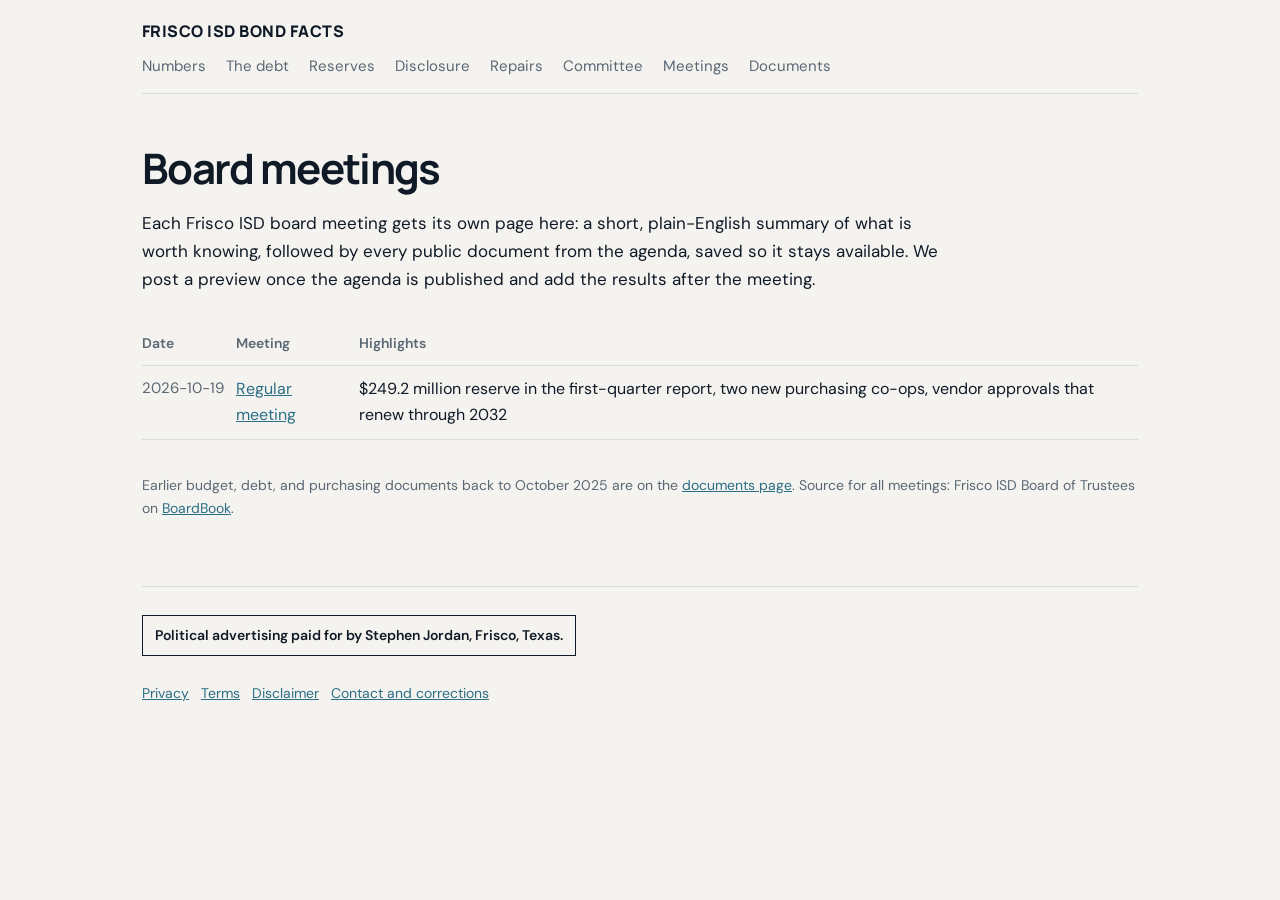
==== meetings/index.html @ 85205e6b "Add board meeting pages: /meetings index and Oct 19, 2026 preview with summary and all 36 public age" ====
<!DOCTYPE html>
<html lang="en">
<head>
<meta charset="utf-8">
<meta name="viewport" content="width=device-width, initial-scale=1, viewport-fit=cover">
<title>Board Meetings | Frisco ISD Bond Facts</title>
<meta name="description" content="Plain-English summaries of each Frisco ISD board meeting, with every public agenda document available to download.">
<link rel="canonical" href="https://friscoisdbondfacts.com/meetings">
<link rel="icon" href="/favicon.svg" type="image/svg+xml">
<meta name="theme-color" content="#101A27">
<meta property="og:type" content="website">
<meta property="og:site_name" content="Frisco ISD Bond Facts">
<meta property="og:title" content="Frisco ISD board meetings, summarized">
<meta property="og:description" content="What's worth knowing at each Frisco ISD board meeting, with every agenda document in one place.">
<meta property="og:url" content="https://friscoisdbondfacts.com/meetings">
<meta property="og:image" content="https://friscoisdbondfacts.com/og-image.png">
<meta name="twitter:card" content="summary_large_image">
<link rel="preconnect" href="https://fonts.googleapis.com">
<link rel="preconnect" href="https://fonts.gstatic.com" crossorigin>
<link href="https://fonts.googleapis.com/css2?family=DM+Sans:opsz,wght@9..40,400;9..40,500;9..40,700&family=Manrope:wght@500;600;700;800&display=swap" rel="stylesheet">
<link rel="stylesheet" href="/pages.css">
</head>
<body>
<!--email_off-->
<div class="wrap">
<header class="top">
  <a class="brand" href="/">Frisco ISD Bond Facts</a>
  <button class="menu-btn" type="button" aria-expanded="false" aria-controls="site-nav"><svg viewBox="0 0 24 24" aria-hidden="true"><path d="M3 6h18M3 12h18M3 18h18" stroke="currentColor" stroke-width="2.2" stroke-linecap="round"/></svg>Menu</button>
  <nav id="site-nav" aria-label="Sections"><div class="nav-head"><span>Sections</span><button class="nav-close" type="button" aria-label="Close menu">&times;</button></div><a href="/#numbers">Numbers</a><a href="/#debt">The debt</a><a href="/#reserves">Reserves</a><a href="/#disclosure">Disclosure</a><a href="/#repairs">Repairs</a><a href="/#committee">Committee</a><a href="/meetings">Meetings</a><a href="/documents">Documents</a></nav>
</header>
<main id="main">
<section>
  <div class="prose">
    <h1 class="doch1">Board meetings</h1>
    <p>Each Frisco ISD board meeting gets its own page here: a short, plain-English summary of what is worth knowing, followed by every public document from the agenda, saved so it stays available. We post a preview once the agenda is published and add the results after the meeting.</p>
  </div>
  <div class="tablewrap">
  <table>
    <thead><tr><th>Date</th><th>Meeting</th><th>Highlights</th></tr></thead>
    <tbody>
<tr><td class="item">2026-10-19</td><td><a href="/meetings/2026-10-19">Regular meeting</a></td><td>$249.2 million reserve in the first-quarter report, two new purchasing co-ops, vendor approvals that renew through 2032</td></tr>
    </tbody>
  </table>
  </div>
  <p class="src">Earlier budget, debt, and purchasing documents back to October 2025 are on the <a href="/documents">documents page</a>. Source for all meetings: Frisco ISD Board of Trustees on <a href="https://meetings.boardbook.org/Public/Organization/2014" rel="noopener">BoardBook</a>.</p>
</section>
</main>
<footer>
  <div class="disclose">Political advertising paid for by Stephen Jordan, Frisco, Texas.</div>
  <p style="font-size:14px"><a href="/privacy">Privacy</a> &nbsp; <a href="/terms">Terms</a> &nbsp; <a href="/disclaimer">Disclaimer</a> &nbsp; <a href="mailto:info@friscoisdbondfacts.com">Contact and corrections</a></p>
</footer>
</div>
<script src="/menu.js"></script>
<!--/email_off-->
</body>
</html>
---- pages.css ----
:root{
  --bg:#F4F3EF; --paper:#FFFFFF; --ink:#101A27; --muted:#5B6874;
  --rule:#D9DDD9; --teal:#2C6E85; --brick:#C2492F; --ghost:#8FB3C4;
  box-sizing:border-box;
  padding-top:env(safe-area-inset-top,0px);
  padding-bottom:env(safe-area-inset-bottom,0px);
}
@media (prefers-color-scheme:dark){
  :root:not([data-theme="light"]){
    --bg:#121A21; --paper:#18232C; --ink:#E6ECF0; --muted:#A3AFB8;
    --rule:#2C3A45; --teal:#5BB3BC; --brick:#E07A66; --ghost:#6B7882;
  }
}
:root[data-theme="dark"]{
  --bg:#121A21; --paper:#18232C; --ink:#E6ECF0; --muted:#A3AFB8;
  --rule:#2C3A45; --teal:#5BB3BC; --brick:#E07A66; --ghost:#6B7882;
}
*,*::before,*::after{box-sizing:inherit}
html{scroll-padding-top:env(safe-area-inset-top,0px);scroll-behavior:smooth}
@media (prefers-reduced-motion:reduce){html{scroll-behavior:auto}}
body{margin:0;background:var(--bg);color:var(--ink);
  font:17px/1.65 "DM Sans",system-ui,-apple-system,"Segoe UI",Arial,sans-serif;
  font-variant-numeric:tabular-nums}
a{color:var(--teal)}
a:focus-visible,button:focus-visible{outline:3px solid var(--teal);outline-offset:3px}
.wrap{max-width:1040px;margin:0 auto;padding:0 22px}
.prose{max-width:68ch}
header.top{display:flex;flex-direction:column;align-items:flex-start;gap:10px;
  padding:18px 0 14px;border-bottom:1px solid var(--rule)}
.brand{font-family:"Manrope",sans-serif;font-weight:800;font-size:16px;letter-spacing:.03em;color:var(--ink);text-decoration:none;white-space:nowrap;flex-shrink:0;text-transform:uppercase}
nav{display:flex;flex-wrap:wrap;justify-content:flex-start;gap:6px 20px}
nav a{color:var(--muted);text-decoration:none;font-size:15px;white-space:nowrap}
nav a:hover{color:var(--ink)}
@media (max-width:720px){nav{flex-wrap:nowrap;overflow-x:auto;width:100%;padding-bottom:4px;-webkit-overflow-scrolling:touch;scrollbar-width:none}nav::-webkit-scrollbar{display:none}}
@media (max-width:600px){nav{flex-wrap:wrap;overflow-x:visible;gap:6px 14px}nav a{font-size:14px}}
.menu-btn,.nav-head{display:none}
@media (max-width:720px){
  header.top{flex-direction:row;align-items:center;justify-content:space-between}
  .menu-btn{display:inline-flex;align-items:center;justify-content:center;gap:8px;min-width:44px;height:44px;padding:0 12px;border:1px solid var(--rule);border-radius:99px;background:var(--paper);color:var(--ink);font:700 14px "Manrope","DM Sans",system-ui,sans-serif;cursor:pointer}
  .menu-btn svg{width:20px;height:20px}
  nav#site-nav{display:none;position:fixed;inset:0;z-index:50;background:#101A27;flex-direction:column;flex-wrap:nowrap;gap:0;width:auto;margin:0;padding:max(14px,env(safe-area-inset-top)) 22px 32px;overflow-y:auto}
  nav#site-nav.open{display:flex}
  nav#site-nav .nav-head{display:flex;justify-content:space-between;align-items:center;padding:4px 0 10px;border-bottom:1px solid #ffffff2e;margin-bottom:6px}
  nav#site-nav .nav-head span{font:800 13px "Manrope",system-ui,sans-serif;letter-spacing:.14em;text-transform:uppercase;color:#A8D8EE}
  nav#site-nav .nav-close{width:44px;height:44px;border:1px solid #ffffff40;border-radius:99px;background:transparent;color:#F2F1EC;font-size:26px;line-height:1;cursor:pointer}
  nav#site-nav a{color:#F2F1EC;font:700 21px "Manrope",system-ui,sans-serif;padding:13px 2px;border-bottom:1px solid #ffffff1a;white-space:normal}
  nav#site-nav a:hover,nav#site-nav a:focus-visible{color:#EB7256}
  body.menu-open{overflow:hidden}
}
section{padding:52px 0;border-top:1px solid var(--rule)}
section:first-child{border-top:0}
section h2,.doch1{font-family:"Manrope",sans-serif;font-weight:700;font-size:clamp(28px,3.6vw,42px);
  line-height:1.08;margin:0 0 16px;letter-spacing:-.04em}
h3{font-family:"Manrope",sans-serif;font-weight:700;font-size:20px;margin:30px 0 4px}
.meta{color:var(--muted);font-size:15px;margin:-6px 0 22px}
.note{background:var(--paper);border:1px solid var(--rule);border-left:5px solid var(--teal);border-radius:6px;padding:14px 18px;font-size:15px;color:var(--muted);max-width:68ch}
.src{font-size:14px;color:var(--muted);margin-top:14px}
table{border-collapse:collapse;width:100%;font-size:16px;margin:12px 0 20px}
th,td{text-align:left;padding:10px 12px 10px 0;border-bottom:1px solid var(--rule);vertical-align:top}
th{font-weight:600;color:var(--muted);font-size:14px}
td.n,th.n{text-align:right;white-space:nowrap}
td.item{white-space:nowrap;color:var(--muted);font-size:15px}
.tablewrap{overflow-x:auto}
.btn{display:inline-block;background:var(--teal);color:#fff;text-decoration:none;font-weight:600;
  padding:12px 20px;border-radius:4px;margin:8px 10px 0 0}
footer{border-top:1px solid var(--rule);padding:28px 0 40px;font-size:14px;color:var(--muted)}
.disclose{border:1px solid var(--ink);color:var(--ink);display:inline-block;padding:8px 12px;font-weight:600;margin-bottom:12px}
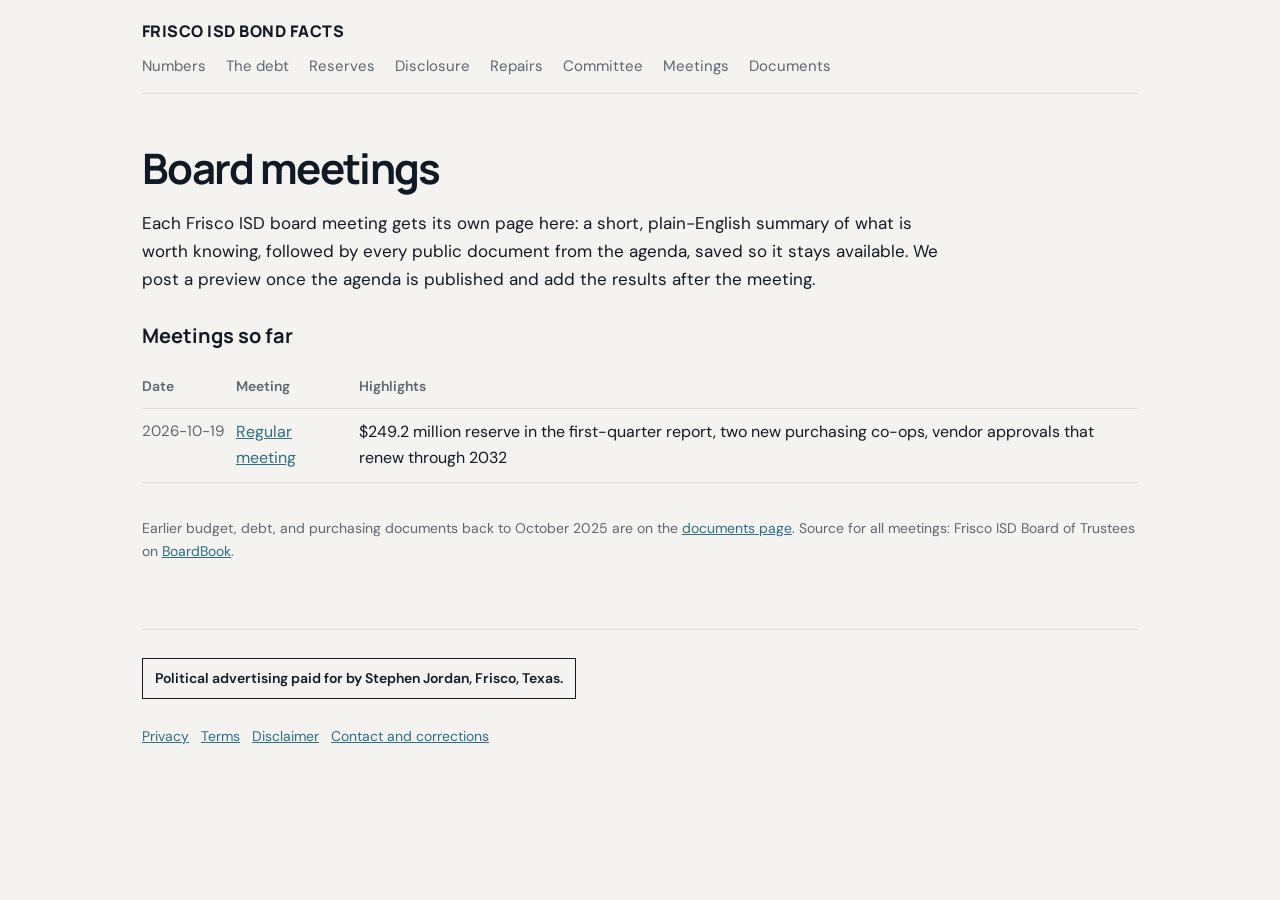
==== commit 12002a9f: "SEO and security fixes from Screaming Frog crawl Headings, titles, descriptions, canonicals, social " ====
--- a/meetings/index.html
+++ b/meetings/index.html
@@ -1,18 +1,27 @@
 <!DOCTYPE html>
 <html lang="en">
 <head>
+<!-- Google tag (gtag.js) -->
+<script async src="https://www.googletagmanager.com/gtag/js?id=G-J5FRJHZBKQ"></script>
+<script>
+  window.dataLayer = window.dataLayer || [];
+  function gtag(){dataLayer.push(arguments);}
+  gtag('js', new Date());
+  gtag('config', 'G-J5FRJHZBKQ', { allow_google_signals: false, allow_ad_personalization_signals: false });
+</script>
 <meta charset="utf-8">
 <meta name="viewport" content="width=device-width, initial-scale=1, viewport-fit=cover">
 <title>Board Meetings | Frisco ISD Bond Facts</title>
 <meta name="description" content="Plain-English summaries of each Frisco ISD board meeting, with every public agenda document available to download.">
-<link rel="canonical" href="https://friscoisdbondfacts.com/meetings">
+<link rel="canonical" href="https://friscoisdbondfacts.com/meetings/">
+<link rel="alternate" type="application/rss+xml" title="Frisco ISD Bond Facts" href="/feed.xml">
 <link rel="icon" href="/favicon.svg" type="image/svg+xml">
 <meta name="theme-color" content="#101A27">
 <meta property="og:type" content="website">
 <meta property="og:site_name" content="Frisco ISD Bond Facts">
 <meta property="og:title" content="Frisco ISD board meetings, summarized">
 <meta property="og:description" content="What's worth knowing at each Frisco ISD board meeting, with every agenda document in one place.">
-<meta property="og:url" content="https://friscoisdbondfacts.com/meetings">
+<meta property="og:url" content="https://friscoisdbondfacts.com/meetings/">
 <meta property="og:image" content="https://friscoisdbondfacts.com/og-image.png">
 <meta name="twitter:card" content="summary_large_image">
 <link rel="preconnect" href="https://fonts.googleapis.com">
@@ -26,13 +35,14 @@
 <header class="top">
   <a class="brand" href="/">Frisco ISD Bond Facts</a>
   <button class="menu-btn" type="button" aria-expanded="false" aria-controls="site-nav"><svg viewBox="0 0 24 24" aria-hidden="true"><path d="M3 6h18M3 12h18M3 18h18" stroke="currentColor" stroke-width="2.2" stroke-linecap="round"/></svg>Menu</button>
-  <nav id="site-nav" aria-label="Sections"><div class="nav-head"><span>Sections</span><button class="nav-close" type="button" aria-label="Close menu">&times;</button></div><a href="/#numbers">Numbers</a><a href="/#debt">The debt</a><a href="/#reserves">Reserves</a><a href="/#disclosure">Disclosure</a><a href="/#repairs">Repairs</a><a href="/#committee">Committee</a><a href="/meetings">Meetings</a><a href="/documents">Documents</a></nav>
+  <nav id="site-nav" aria-label="Sections"><div class="nav-head"><span>Sections</span><button class="nav-close" type="button" aria-label="Close menu">&times;</button></div><a href="/#numbers">Numbers</a><a href="/#debt">The debt</a><a href="/#reserves">Reserves</a><a href="/#disclosure">Disclosure</a><a href="/#repairs">Repairs</a><a href="/#committee">Committee</a><a href="/meetings/">Meetings</a><a href="/documents">Documents</a></nav>
 </header>
 <main id="main">
 <section>
   <div class="prose">
     <h1 class="doch1">Board meetings</h1>
     <p>Each Frisco ISD board meeting gets its own page here: a short, plain-English summary of what is worth knowing, followed by every public document from the agenda, saved so it stays available. We post a preview once the agenda is published and add the results after the meeting.</p>
+    <h2 class="sub">Meetings so far</h2>
   </div>
   <div class="tablewrap">
   <table>
--- a/pages.css
+++ b/pages.css
@@ -65,3 +65,6 @@
   padding:12px 20px;border-radius:4px;margin:8px 10px 0 0}
 footer{border-top:1px solid var(--rule);padding:28px 0 40px;font-size:14px;color:var(--muted)}
 .disclose{border:1px solid var(--ink);color:var(--ink);display:inline-block;padding:8px 12px;font-weight:600;margin-bottom:12px}
+
+section h2.sub{font-family:"Manrope",sans-serif;font-weight:700;font-size:20px;letter-spacing:normal;line-height:1.3;margin:30px 0 4px}
+section h2.sub::before{content:none}
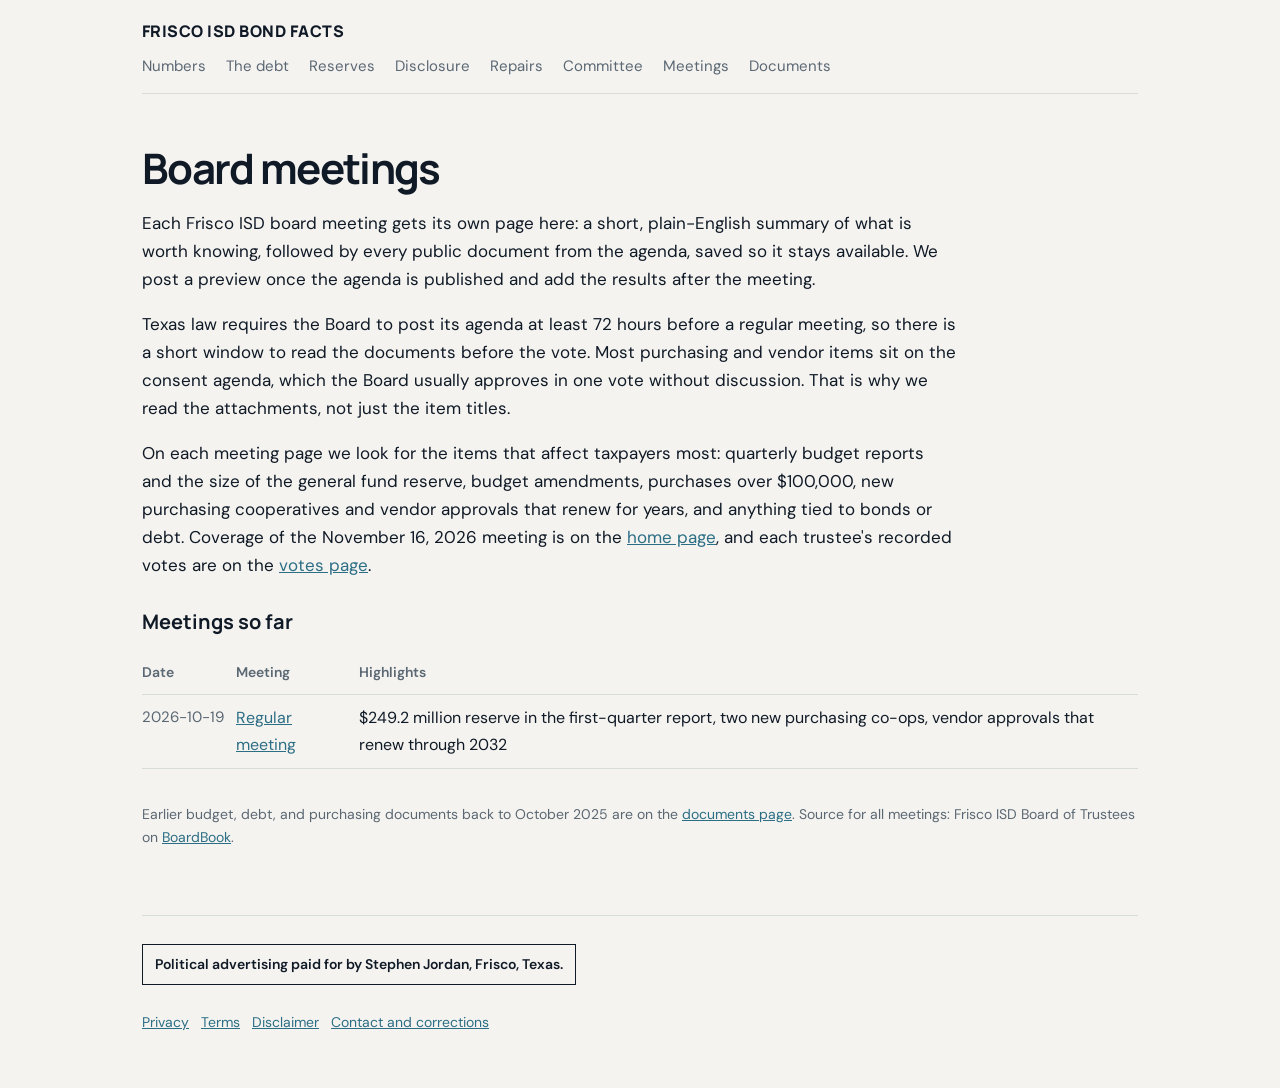
==== commit 30dd9bc0: "Second crawl fixes: single canonicals, headings, meetings copy Co-Authored-By: Claude Opus 5.5 <nore" ====
--- a/meetings/index.html
+++ b/meetings/index.html
@@ -42,6 +42,8 @@
   <div class="prose">
     <h1 class="doch1">Board meetings</h1>
     <p>Each Frisco ISD board meeting gets its own page here: a short, plain-English summary of what is worth knowing, followed by every public document from the agenda, saved so it stays available. We post a preview once the agenda is published and add the results after the meeting.</p>
+    <p>Texas law requires the Board to post its agenda at least 72 hours before a regular meeting, so there is a short window to read the documents before the vote. Most purchasing and vendor items sit on the consent agenda, which the Board usually approves in one vote without discussion. That is why we read the attachments, not just the item titles.</p>
+    <p>On each meeting page we look for the items that affect taxpayers most: quarterly budget reports and the size of the general fund reserve, budget amendments, purchases over $100,000, new purchasing cooperatives and vendor approvals that renew for years, and anything tied to bonds or debt. Coverage of the November 16, 2026 meeting is on the <a href="/#nov16">home page</a>, and each trustee's recorded votes are on the <a href="/votes">votes page</a>.</p>
     <h2 class="sub">Meetings so far</h2>
   </div>
   <div class="tablewrap">
